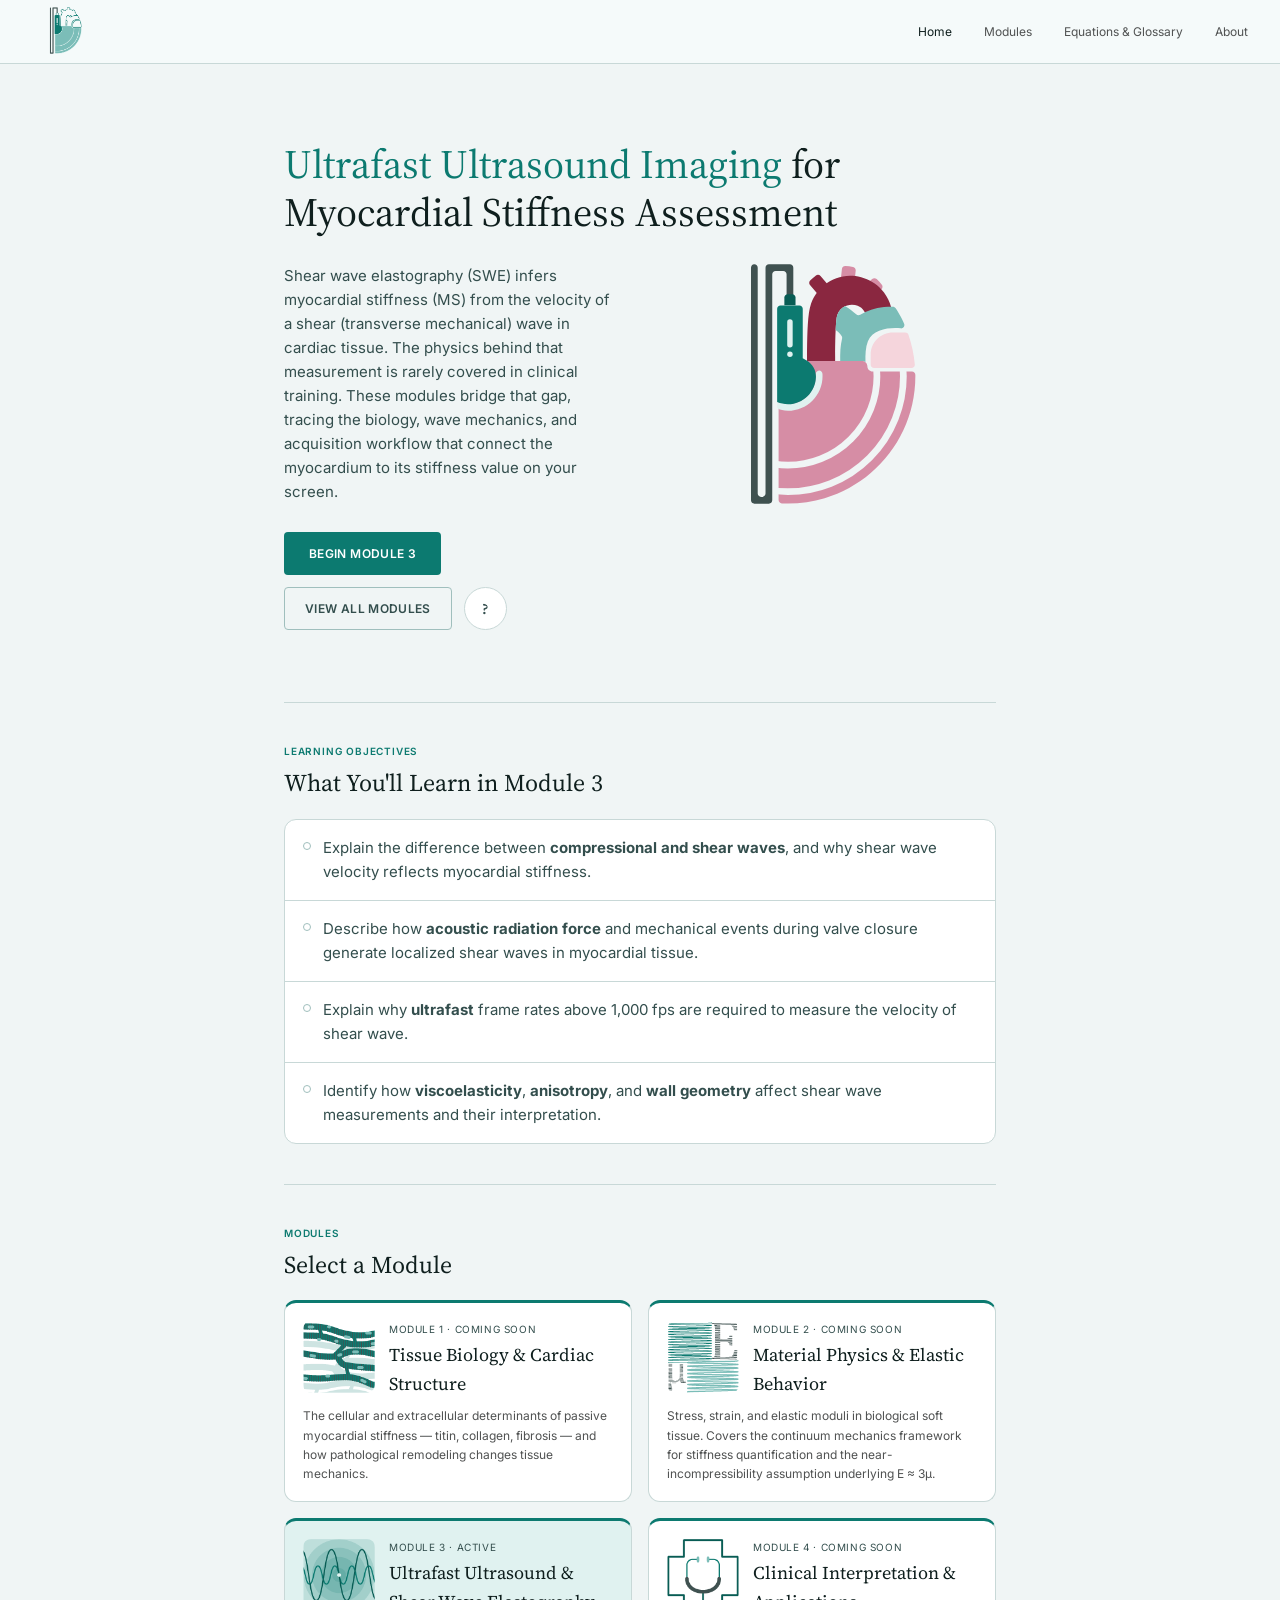
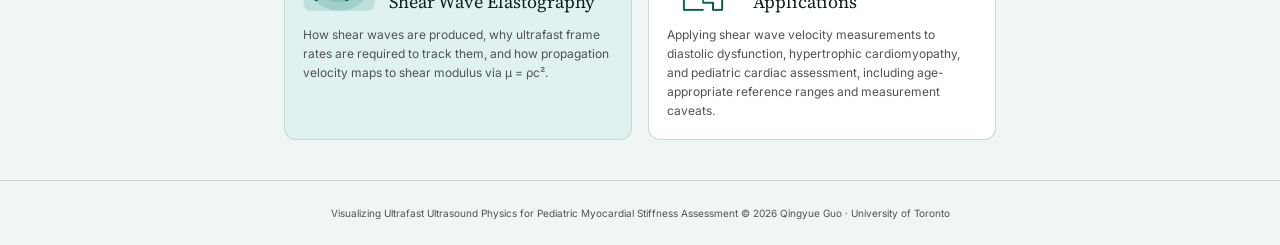
==== index.html @ 63599cf4 "Initial Push Main written content of home page and module 3, completed module 3-1 and home page" ====
<!DOCTYPE html>
<html lang="en">

<head>
  <meta charset="UTF-8">
  <meta name="viewport" content="width=device-width, initial-scale=1.0">
  <title>SWE Learning Module</title>
  <link rel="preconnect" href="https://fonts.googleapis.com">
  <link rel="preconnect" href="https://fonts.gstatic.com" crossorigin>
  <link
    href="https://fonts.googleapis.com/css2?family=Inter:wght@400;500;600;700&family=Source+Serif+4:opsz,wght@8..60,400;8..60,600&display=swap"
    rel="stylesheet">
  <link rel="stylesheet" href="style.css">
  <link rel="icon" type="image/svg+xml" href="mrp-June/images/websiteLogo.png">
</head>

<body>

  <header class="navbar">
    <a href="index.html" class="nav-logo" data-tour="click the logo anytime to jump back to this home page">
      <img src="mrp-June/images/websiteLogo.png" alt="" class="nav-logo-icon">
    </a>
    <nav class="nav-links">
      <a href="index.html" class="active">Home</a>
      <a href="index.html#modules">Modules</a>
      <a href="equationsGlossary.html"
        data-tour="a quick reference of key terms and equations used across the modules">Equations &amp;
        Glossary</a>
      <a href="#">About</a>
    </nav>
  </header>

  <main class="wrap">

    <section class="hero">
      <div class="hero-heading">
        <h1><span class="text-accent">Ultrafast Ultrasound Imaging</span> for Myocardial Stiffness Assessment</h1>
      </div>

      <div class="hero-grid">
        <div class="hero-copy">
          <p class="body-text">Shear wave elastography (SWE) infers myocardial stiffness (MS) from the velocity of a
            shear (transverse mechanical) wave in cardiac tissue. The physics behind that measurement is rarely covered
            in
            clinical training. These modules bridge that gap, tracing the biology, wave mechanics, and acquisition
            workflow that connect the myocardium to its stiffness value on your screen.</p>

          <div class="button-row">
            <a href="module3-1.html" class="btn btn-primary" data-tour="jumps straight into module 3">Begin Module 3</a>
            <a href="index.html#modules" class="btn btn-ghost" data-tour="scrolls down to the full list of modules">View
              All Modules</a>
            <button type="button" class="icon-btn help-btn" id="tutorialToggle" aria-label="How to use this site"
              aria-expanded="false">?</button>
          </div>
        </div>

        <div class="hero-media">
          <div class="hero-figure">
            <svg class="hero-illustration" viewBox="0 250 1000 1000" xmlns="http://www.w3.org/2000/svg" role="img"
              aria-labelledby="heroTitle heroDesc" focusable="false">
              <title id="heroTitle">Heart &amp; Ultrasound</title>
              <desc id="heroDesc">Illustration of a heart with an ultrasound transducer; concentric rings expand outward
                from a point on the left ventricle to represent a propagating shear wave.</desc>
              <defs>
                <mask id="heroMainMask" maskUnits="userSpaceOnUse" x="0" y="0" width="1000" height="1250">
                  <rect x="0" y="0" width="1000" height="1250" fill="#fff" />
                  <g id="waveMaskRings"></g>
                </mask>
              </defs>
              <g id="heartAssembly">
                <g id="aorta">
                  <path
                    d="M477.741,285.62l50.719,59.51-31.48,26.83-50.53-59.288c-3.344-3.924-3.102-9.724.488-13.425,5.33-5.494,11.103-10.555,17.265-15.124,4.22-3.129,10.131-2.502,13.539,1.496Z"
                    fill="#8a2740" />
                  <path
                    d="M659.148,325.316l-51.188,47.256c-4.042,3.732-10.345,3.48-14.076-.563l-21.004-22.759h-.01l-30.077-3.197c-5.47-.581-9.432-5.486-8.852-10.956l7.428-69.966c.547-5.153,4.951-9.032,10.131-8.91,7.525.176,15.749,1.264,22.977,2.657,5.073.977,8.541,5.691,7.996,10.828l-5.45,51.38c-.97,9.141,9.905,14.605,16.66,8.37l37.595-34.701c3.865-3.568,9.816-3.492,13.643.117,5.556,5.24,10.686,10.929,15.334,17.008,3.144,4.112,2.697,9.926-1.106,13.437Z"
                    fill="#d68da5" />
                  <path
                    d="M691.83,409.83c0,6.07-.43,12.04-1.28,17.87l-73.92,7.24c.34-3.65,4.96-47.15-28.42-60.44-11.62-4.62-30.38-4.59-44.17,5.04-10.06,7.04-16.68,19.13-18.23,29.69-3.65,24.84-4.56,77.41-4.59,116.38,0,4.5.01,8.81.02,12.88h-83.64c-.18-37.77.3-106.58,5.52-142.17.66-4.48,1.47-8.85,2.44-13.11.44-2.02.93-4.02,1.46-5.99,14.19-52.41,61.7-91.11,118.39-91.94h.11c10.19.16,21.27,1.38,33.3,4.02,23.47,6.13,44.23,18.92,60.16,36.24.03.03.05.06.08.09,10.86,11.83,19.45,25.76,25.11,41.11,4.96,13.43,7.66,27.94,7.66,43.09Z"
                    fill="#8a2740" />
                </g>
                <g id="PV">
                  <path
                    d="M716.36,441.56c-32.52-3.12-83.04,2.14-97.58,38.46-7.25,18.12-7.75,40.34-7.32,62.06-2.72-2.24-6.2-3.59-9.99-3.59h-65.1c-.371-22.127.172-45.196,5.581-66.434.622-2.442.271-5.023-.947-7.229-2.422-4.385-7.69-11.702-18.233-18.387.69-14.83,1.68-27.95,3.04-37.21,1.55-10.56,8.17-22.65,18.23-29.69,2.31-1.61,4.75-2.95,7.28-4.04,11.632,7.149,22.78,15.007,32.56,24.133,3.27,3.051,8.155,3.58,11.979,1.26,19.827-12.029,43.855-19.817,70.902-22.723,8.55-.92,17.35-1.33,26.33-1.26,3.39.02,6.55,1.75,8.39,4.6,12.59,19.46,18.51,30.48,25.07,46.13,2.95,7.01-2.62,14.65-10.19,13.92Z"
                    fill="#7bbdb8" />
                </g>
                <g id="main" mask="url(#heroMainMask)">
                  <path id="mainShape"
                    d="M759.97,583.97c0,115.35-51.52,218.68-132.8,288.21-39.5,33.8-86.04,59.62-137.11,74.96-34.59,10.4-71.26,15.98-109.24,15.98-6.137,0-12.24-.146-18.306-.438-5.34-.257-9.554-4.627-9.554-9.974v-404.237c0-5.512,4.469-9.981,9.981-9.981h238.529c8.671,0,15.7,7.029,15.7,15.7h0c0,8.671,7.029,15.7,15.7,15.7h117.093c5.488,0,9.923,4.43,9.984,9.918.015,1.386.023,2.774.023,4.162Z"
                    fill="#d68da5" />
                </g>
                <g id="LA">
                  <path
                    d="M636.992,559.89c-5.507,0-9.972-4.465-9.972-9.972v-30.03c0-36.406,29.513-65.918,65.918-65.918h37.099c4.254,0,8.051,2.693,9.434,6.716,9.634,28.012,16.06,57.673,18.874,88.251.538,5.849-4.056,10.902-9.93,10.904-29.864.013-111.424.049-111.424.049Z"
                    fill="#f5d5dc" />
                </g>
              </g>
              <g id="transducer">
                <path
                  d="M380.817,686.875c-6.747,0-12.53-1.222-17.391-2.173l-6.611-1.296c-4.674-.917-8.046-5.014-8.046-9.777v-12.429c9.007,0,15.568,1.94,20.841,3.5,4.11,1.216,7.356,2.176,11.208,2.176,45.715,0,82.907-37.191,82.907-82.907,0-1.968-.069-3.937-.207-5.898-.359-5.108,3.153-9.673,8.193-10.581h0c5.883-1.059,11.342,3.246,11.76,9.208.169,2.419.254,4.845.254,7.27,0,56.743-46.164,102.907-102.907,102.907Z"
                  fill="#e0f2f0" />
                <path
                  d="M324.011,963.361h-43.139c-5.552,0-10.053-4.501-10.053-10.053V261.358c0-5.354,4.038-10.051,9.382-10.372,5.803-.349,10.618,4.254,10.618,9.981v672.409c0,5.514,4.47,9.984,9.984,9.984h3.277c5.514,0,9.984-4.47,9.984-9.984V261.021c0-5.552,4.501-10.053,10.053-10.053h62.574c5.552,0,10.053,4.501,10.053,10.053v88.375c0,5.354-4.038,10.051-9.382,10.372-5.803.349-10.618-4.254-10.618-9.981v-68.835c0-5.514-4.47-9.984-9.984-9.984h-22.712c-5.514,0-9.984,4.47-9.984,9.984v672.356c0,5.552-4.501,10.053-10.053,10.053Z"
                  fill="#3f5150" />
                <path
                  d="M380.03,339.872h13.43c5.465,0,9.902,4.437,9.902,9.902v23.332h-33.235v-23.332c0-5.465,4.437-9.902,9.902-9.902Z"
                  fill="#085c54" />
                <path
                  d="M464.06,584.32c0,.81-.02,1.62-.05,2.43-1.44,44.38-38.15,80.13-82.55,80.46-11.64.08-22.73-2.21-32.81-6.45v-277.55c0-5.45,4.42-9.88,9.88-9.88h56.43c5.46,0,9.88,4.43,9.88,9.88v147.1l11.57,6.68c16.94,9.78,27.73,27.77,27.65,47.33Z"
                  fill="#0c7a70" />
                <rect x="378.626" y="414.66" width="16.237" height="83.787" rx="8.118" ry="8.118" fill="#e0f2f0" />
                <rect x="378.626" y="510.35" width="16.237" height="16.237" rx="8.118" ry="8.118" fill="#e0f2f0" />
              </g>
              <g id="reference">
                <circle cx="380.817" cy="583.968" r="52.426" fill="none" opacity="0" stroke="#e0f2f0"
                  stroke-miterlimit="10" stroke-width="20" />
              </g>
            </svg>
          </div>
        </div>
      </div>
    </section>

    <hr class="divider">

    <section class="learning-objectives">
      <p class="eyebrow">Learning Objectives</p>
      <h2>What You'll Learn in Module 3</h2>
      <div class="panel objectives-panel">
        <div class="objective-item">
          <span class="objective-marker"></span>
          <p class="body-text">Explain the difference between <strong>compressional and shear waves</strong>, and why
            shear wave
            velocity reflects myocardial stiffness.</p>
        </div>
        <div class="objective-item">
          <span class="objective-marker"></span>
          <p class="body-text">Describe how <strong>acoustic radiation force</strong> and mechanical events during valve
            closure generate localized shear waves in myocardial tissue.</p>
        </div>
        <div class="objective-item">
          <span class="objective-marker"></span>
          <p class="body-text">Explain why <strong>ultrafast</strong> frame rates above 1,000 fps are required to
            measure the velocity of shear wave.</p>
        </div>
        <div class="objective-item">
          <span class="objective-marker"></span>
          <p class="body-text">Identify how <strong>viscoelasticity</strong>, <strong>anisotropy</strong>, and
            <strong>wall geometry</strong> affect shear wave
            measurements and their interpretation.</p>
        </div>
      </div>
    </section>

    <hr class="divider">

    <section class="modules" id="modules">
      <p class="eyebrow">Modules</p>
      <h2>Select a Module</h2>
      <div class="module-grid">
        <a href="#" class="module-card">
          <div class="module-card-header">
            <img src="mrp-June/images/moduleIcon1.png" alt="" class="module-icon">
            <div class="module-card-heading">
              <p class="module-label">Module 1 · Coming Soon</p>
              <h3>Tissue Biology &amp; Cardiac Structure</h3>
            </div>
          </div>
          <p class="body-text-sm">The cellular and extracellular determinants of passive myocardial stiffness — titin,
            collagen, fibrosis — and how pathological remodeling changes tissue mechanics.</p>
        </a>
        <a href="#" class="module-card">
          <div class="module-card-header">
            <img src="mrp-June/images/moduleIcon2.png" alt="" class="module-icon">
            <div class="module-card-heading">
              <p class="module-label">Module 2 · Coming Soon</p>
              <h3>Material Physics &amp; Elastic Behavior</h3>
            </div>
          </div>
          <p class="body-text-sm">Stress, strain, and elastic moduli in biological soft tissue. Covers the continuum
            mechanics framework for stiffness quantification and the near-incompressibility assumption underlying E ≈
            3μ.</p>
        </a>
        <a href="module3-1.html" class="module-card active">
          <div class="module-card-header">
            <img src="mrp-June/images/moduleIcon3.png" alt="" class="module-icon">
            <div class="module-card-heading">
              <p class="module-label">Module 3 · Active</p>
              <h3>Ultrafast Ultrasound &amp; Shear Wave Elastography</h3>
            </div>
          </div>
          <p class="body-text-sm">How shear waves are produced, why ultrafast frame rates are required to track them,
            and how propagation velocity maps to shear modulus via μ = ρc².</p>
        </a>
        <a href="#" class="module-card">
          <div class="module-card-header">
            <img src="mrp-June/images/moduleIcon4.png" alt="" class="module-icon">
            <div class="module-card-heading">
              <p class="module-label">Module 4 · Coming Soon</p>
              <h3>Clinical Interpretation &amp; Applications</h3>
            </div>
          </div>
          <p class="body-text-sm">Applying shear wave velocity measurements to diastolic dysfunction, hypertrophic
            cardiomyopathy, and pediatric cardiac assessment, including age-appropriate reference ranges and measurement
            caveats.</p>
        </a>
      </div>
    </section>

  </main>

  <footer class="site-footer">
    <p>Visualizing Ultrafast Ultrasound Physics for Pediatric Myocardial Stiffness Assessment © 2026 Qingyue Guo ·
      University of Toronto</p>
  </footer>

  <div class="tour-overlay" id="tourOverlay" hidden>
    <p class="tour-hint">click anywhere to close this guide</p>
  </div>

  <script src="script.js" defer></script>
</body>

</html>
---- style.css ----
/* =========================================================
   SWE Learning Module — Style Guide (Light Mode)
   ========================================================= */

:root {
  /* Background */
  --bg: #F0F5F5;
  --bg-mid: #F5FAFA;
  --card: #FFFFFF;
  --card-hover: #E8F0EF;

  /* Text */
  --text-1: #0F1F1E;
  --text-2: #505252;
  --text-3: #334E4D;

  /* Teal accent */
  --accent-bg: #E0F2F0;
  --accent-light: #7BBDB8;
  --accent: #0C7A70;
  --accent-dim: #085C54;

  /* Border */
  --border: #C8D8D7;
  --border-hover: #A0BFBD;

  /* Other accents (tbd) */
  --accent-amber: #9B6400;
  --accent-amber-bg: #F5E6C8;
  --accent-violet: #5B4AAF;
  --accent-violet-bg: #E5E0F7;
  --accent-blue: #1D6FA4;
  --accent-blue-bg: #D6E8F5;
  --accent-rose: #A3344A;
  --accent-rose-bg: #F5D5DC;



  /* Fonts */
  --font-heading: 'Source Serif 4', Georgia, serif;
  --font-body: 'Inter', sans-serif;
  --font-equation: 'Cambria Math', Cambria, serif;

  /* Type scale */
  --fs-h1: 40px;
  --fs-h2: 24px;
  --fs-body: 15px;
  --fs-body-sm: 12px;
  --fs-label: 10px;
  --fs-caption: 10px;
  --fs-nav-logo: 13px;
  --fs-button: 12px;
  --fs-formula: 20px;

  /* Layout */
  --nav-height: 64px;
  --drawer-width: 200px;
  --ref-panel-width: 280px;
  --content-max-width: 760px;

  /* Misc */
  --radius-sm: 4px;
  --radius-md: 8px;
  --radius-lg: 12px;
  --transition: 0.2s ease;
}

/* ---------- Reset ---------- */
*,
*::before,
*::after {
  box-sizing: border-box;
  margin: 0;
  padding: 0;
}

html {
  scroll-behavior: smooth;
}

body {
  font-family: var(--font-body);
  font-size: var(--fs-body);
  color: var(--text-2);
  background-color: var(--bg);
  line-height: 1.6;
}

ul,
ol {
  list-style: none;
}

a {
  color: inherit;
  text-decoration: none;
}

button {
  font-family: inherit;
  cursor: pointer;
  background: none;
  border: none;
}

img,
svg,
canvas {
  display: block;
  max-width: 100%;
}

/* ---------- Typography ---------- */
h1,
h2,
h3 {
  font-family: var(--font-heading);
  font-weight: 400;
  color: var(--text-1);
}

h1 {
  font-size: var(--fs-h1);
  line-height: 1.2;
}

h2 {
  font-size: var(--fs-h2);
  line-height: 1.3;
}

.eyebrow {
  font-family: var(--font-body);
  font-size: var(--fs-label);
  font-weight: 600;
  letter-spacing: 0.08em;
  text-transform: uppercase;
  color: var(--accent);
}

.body-text {
  font-size: var(--fs-body);
  color: var(--text-3);
}

.body-text-sm {
  font-size: var(--fs-body-sm);
  color: var(--text-2);
}

.caption {
  font-size: var(--fs-caption);
  color: var(--text-2);
}

.formula {
  font-family: var(--font-equation);
  font-size: var(--fs-formula);
}

.divider {
  border: none;
  border-top: 1px solid var(--border);
  margin: 2.5rem 0;
}

/* ---------- Layout helpers ---------- */
.wrap {
  max-width: var(--content-max-width);
  margin: 0 auto;
  padding: 0 1.5rem;
}

/* =========================================================
   Navbar
   ========================================================= */
.navbar {
  position: sticky;
  top: 0;
  z-index: 300;
  height: var(--nav-height);
  display: flex;
  align-items: center;
  justify-content: space-between;
  padding: 0 2rem;
  background: var(--bg-mid);
  border-bottom: 1px solid var(--border);
}

.nav-logo {
  display: inline-flex;
  align-items: center;
  gap: 0.4em;
  font-family: var(--font-body);
  font-size: var(--fs-nav-logo);
  font-weight: 700;
  letter-spacing: 0.04em;
  color: var(--accent);
}

.nav-logo-icon {
  display: block;
  width: auto;
  height: 81px;
  transition: transform var(--transition);
}

.nav-logo:hover .nav-logo-icon {
  transform: scale(1.08);
}

.nav-links {
  display: flex;
  align-items: center;
  gap: 2rem;
}

.nav-links a {
  font-size: var(--fs-body-sm);
  color: var(--text-2);
  transition: color var(--transition);
}

.nav-links a:hover,
.nav-links a.active {
  color: var(--text-1);
}

/* =========================================================
   Buttons
   ========================================================= */
.btn {
  display: inline-flex;
  align-items: center;
  justify-content: center;
  font-family: var(--font-body);
  font-size: var(--fs-button);
  font-weight: 600;
  letter-spacing: 0.03em;
  text-transform: uppercase;
  border-radius: var(--radius-sm);
  border: 1px solid transparent;
  transition: background var(--transition), color var(--transition), border-color var(--transition);
}

/* Primary button */
.btn-primary {
  padding: 11px 24px;
  background: var(--accent);
  color: #FFFFFF;
}

.btn-primary:hover {
  background: var(--accent-dim);
}

.btn-primary:disabled {
  background: var(--border-hover);
  color: var(--accent-bg);
}

/* Ghost button */
.btn-ghost {
  padding: 11px 20px;
  background: transparent;
  color: var(--text-3);
  border-color: var(--border-hover);
}

.btn-ghost:hover {
  background: var(--card-hover);
  color: var(--text-1);
  border-color: var(--accent-light);
}

.btn-ghost:disabled {
  color: var(--border-hover);
  border-color: var(--border);
}

/* Next section button */
.btn-next {
  padding: 9px 18px;
  background: var(--accent-bg);
  color: var(--accent);
  border-color: var(--accent-light);
}

.btn-next:hover {
  background: #C8E8E4;
  color: var(--accent-dim);
  border-color: var(--accent);
}

.btn-next:disabled {
  background: var(--bg);
  color: var(--border-hover);
  border-color: var(--border);
}

/* Drawer / panel slider buttons (36x36) */
.icon-btn {
  width: 36px;
  height: 36px;
  border-radius: 50%;
  display: flex;
  align-items: center;
  justify-content: center;
  background: var(--card);
  border: 1px solid var(--border);
  color: var(--text-3);
  transition: background var(--transition), border-color var(--transition);
}

.icon-btn:hover {
  background: var(--card-hover);
  border-color: var(--border-hover);
}

.button-row {
  display: flex;
  gap: 0.75rem;
  flex-wrap: wrap;
}

/* =========================================================
   Hero (Home)
   ========================================================= */
.hero {
  padding: 4rem 0 2rem;
}

.hero-heading {
  margin-bottom: 1.75rem;
}

.hero-grid {
  display: flex;
  align-items: flex-start;
  gap: 2.5rem;
}

.hero-copy {
  flex: 1;
  min-width: 0;
}

.hero-media {
  flex: 1;
  min-width: 0;
}

.hero h1 {
  margin: 0.75rem 0 0;
}

.text-accent {
  color: var(--accent);
}

.hero .body-text {
  max-width: 52ch;
  margin-bottom: 1.75rem;
}

.hero-figure {
  margin: 0;
}

/* ---- Hero illustration (heart + wave animation) ---- */
.hero-media {
  cursor: pointer;
}

.hero-illustration {
  display: block;
  width: 100%;
  height: auto;
}

.hero-illustration #main {
  transform-box: fill-box;
  transform-origin: center;
}

.hero-media:hover .hero-illustration #main {
  animation: heroHeartbeat 1.1s ease-in-out infinite;
}

@keyframes heroHeartbeat {
  0% {
    transform: scale(1);
  }

  18% {
    transform: scale(1.015);
  }

  32% {
    transform: scale(1);
  }

  55% {
    transform: scale(1.01);
  }

  72% {
    transform: scale(1);
  }

  100% {
    transform: scale(1);
  }
}

@media (prefers-reduced-motion: reduce) {
  .hero-media:hover .hero-illustration #main {
    animation: none;
  }
}

/* ---- Tutorial help button ----
   Matches the rendered height of .btn-primary/.btn-ghost in the same
   row (11px vertical padding + 1px border + a 12px/1.6 line box =
   43.2px) so the circle lines up with the pill buttons beside it. */
.help-btn {
  font-family: var(--font-heading);
  font-size: 15px;
  font-weight: 600;
  width: 43.2px;
  height: 43.2px;
}

/* =========================================================
   Panel / Block
   ========================================================= */
.panel {
  background: var(--card);
  border: 0.5px solid var(--border);
  border-radius: var(--radius-lg);
  overflow: hidden;
}

.panel-header {
  display: flex;
  align-items: center;
  justify-content: space-between;
  padding: 0.75rem 1.125rem;
  background: var(--bg-mid);
  border-bottom: 1px solid var(--border);
  font-size: var(--fs-label);
  letter-spacing: 0.06em;
  text-transform: uppercase;
  color: var(--text-3);
}

.panel-label {
  font-size: var(--fs-label);
  letter-spacing: 0.06em;
  text-transform: uppercase;
  color: var(--text-3);
}

.panel-tags {
  display: flex;
  gap: 6px;
}

.panel-body {
  padding: 1.125rem;
}

/* =========================================================
   Learning Objectives (Home)
   ========================================================= */
.learning-objectives h2 {
  margin: 0.5rem 0 1.25rem;
}

.objectives-panel {
  display: flex;
  flex-direction: column;
}

.objective-item {
  display: flex;
  align-items: flex-start;
  gap: 0.75rem;
  padding: 1rem 1.125rem;
  border-bottom: 1px solid var(--border);
}

.objective-item:last-child {
  border-bottom: none;
}

.objective-marker {
  flex-shrink: 0;
  width: 8px;
  height: 8px;
  margin-top: 0.4rem;
  border-radius: 50%;
  border: 1.5px solid var(--border-hover);
}

/* =========================================================
   Tags
   ========================================================= */
.tag {
  display: inline-block;
  font-size: var(--fs-label);
  font-weight: 600;
  letter-spacing: 0.04em;
  text-transform: uppercase;
  color: var(--accent);
  background: var(--accent-bg);
  border: 1px solid var(--accent);
  border-radius: 3px;
  padding: 2px 7px;
}

/* =========================================================
   Module cards (Home)
   ========================================================= */
.modules h2 {
  margin: 0.5rem 0 1.25rem;
}

.sections-overview h2 {
  margin: 0.5rem 0 1.25rem;
}

.module-grid {
  display: grid;
  grid-template-columns: repeat(2, 1fr);
  gap: 1rem;
}

.module-card {
  background: var(--card);
  border: 0.5px solid var(--border);
  border-radius: var(--radius-lg);
  border-top: 3px solid var(--accent);
  padding: 1.125rem;
  display: flex;
  flex-direction: column;
  gap: 0.5rem;
  transition: background var(--transition);
}

.module-card:hover {
  background: var(--card-hover);
}

.module-card.active {
  background: var(--accent-bg);
  border-top-color: var(--accent);
}

.module-card.active:hover {
  background: #C8E8E4;
}

.module-card-header {
  display: flex;
  align-items: flex-start;
  gap: 0.875rem;
}

.module-icon {
  flex-shrink: 0;
  width: 72px;
  height: 72px;
  border-radius: var(--radius-md);
  object-fit: contain;
  transition: transform var(--transition);
}

.module-card:hover .module-icon {
  transform: scale(1.08);
}

.module-card-heading {
  display: flex;
  flex-direction: column;
  justify-content: center;
  gap: 0.25rem;
}

.module-label {
  font-size: var(--fs-label);
  letter-spacing: 0.06em;
  text-transform: uppercase;
  color: var(--text-3);
}

.module-card h3 {
  font-family: var(--font-heading);
  font-size: 18px;
  font-weight: 400;
  color: var(--text-1);
}

/* =========================================================
   Footer
   ========================================================= */
.site-footer {
  border-top: 1px solid var(--border);
  padding: 1.5rem 0;
  margin-top: 2.5rem;
}

.site-footer p {
  font-size: var(--fs-caption);
  color: var(--text-2);
  text-align: center;
}

/* =========================================================
   Module page layout
   ========================================================= */
.module-layout {
  display: flex;
  align-items: flex-start;
}

/* ---- Left navigation drawer ---- */
.nav-drawer {
  position: sticky;
  top: var(--nav-height);
  height: calc(100vh - var(--nav-height));
  width: var(--drawer-width);
  flex-shrink: 0;
  border-right: 1px solid var(--border);
  background: var(--bg-mid);
  overflow-y: auto;
  transition: width var(--transition);
}

.nav-drawer.closed {
  width: 0;
  overflow: hidden;
  border-right: none;
}

/* Toggle button lives outside the drawer so it is never clipped by
   the drawer's overflow:hidden when collapsed. */
.drawer-toggle {
  position: fixed;
  top: calc(var(--nav-height) + 1rem);
  left: calc(var(--drawer-width) - 18px);
  z-index: 296;
  transition: left var(--transition);
}

.drawer-toggle.collapsed {
  left: 6px;
}

/* Tooltip on the collapsed toggle buttons: a small floating label
   naming what's inside, not the content itself — so it can't conflict
   with open/close state the way expanding the real drawer/panel did.
   Pure CSS, no JS: it only ever shows/hides on :hover/:focus-visible
   and never touches the .closed class. No need to set position here —
   both .drawer-toggle and .ref-toggle are already position:fixed,
   which already establishes a containing block for the ::after below;
   redeclaring position at equal specificity would just be a coin-flip
   in the cascade over which rule wins. */
.nav-drawer.closed [data-tooltip]::after,
.ref-panel.closed [data-tooltip]::after {
  content: attr(data-tooltip);
  position: absolute;
  top: 50%;
  transform: translateY(-50%);
  white-space: nowrap;
  padding: 6px 12px;
  border-radius: 999px;
  background: rgba(15, 31, 30, 0.9);
  color: #fff;
  font-size: var(--fs-caption);
  font-weight: 600;
  opacity: 0;
  visibility: hidden;
  transition: opacity var(--transition);
  pointer-events: none;
  z-index: 297;
}

.nav-drawer.closed [data-tooltip]::after {
  left: calc(100% + 10px);
}

.ref-panel.closed [data-tooltip]::after {
  right: calc(100% + 10px);
}

.nav-drawer.closed [data-tooltip]:hover::after,
.nav-drawer.closed [data-tooltip]:focus-visible::after,
.ref-panel.closed [data-tooltip]:hover::after,
.ref-panel.closed [data-tooltip]:focus-visible::after {
  opacity: 1;
  visibility: visible;
}

.drawer-nav {
  padding: 1.5rem 1.25rem;
  white-space: nowrap;
}

.drawer-title {
  font-size: var(--fs-label);
  letter-spacing: 0.08em;
  text-transform: uppercase;
  color: var(--text-3);
  margin-bottom: 0.75rem;
}

.drawer-nav ul {
  display: flex;
  flex-direction: column;
  gap: 0.25rem;
}

.drawer-nav li a {
  display: flex;
  align-items: flex-start;
  gap: 0.6rem;
  padding: 0.6rem 0.5rem;
  font-size: var(--fs-body-sm);
  color: var(--text-2);
  line-height: 1.4;
  white-space: normal;
  border-radius: var(--radius-sm);
  transition: background var(--transition), color var(--transition);
}

.drawer-nav li a:hover {
  background: var(--card-hover);
}

.drawer-nav li a.active {
  color: var(--accent);
  font-weight: 600;
}

.drawer-bullet {
  width: 8px;
  height: 8px;
  margin-top: 0.3em;
  border-radius: 50%;
  border: 1.5px solid var(--border-hover);
  flex-shrink: 0;
}

.drawer-nav li a.active .drawer-bullet {
  background: var(--accent);
  border-color: var(--accent);
}

/* ---- Main content ---- */
.module-main {
  flex: 1;
  min-width: 0;
  padding: 2.5rem 3rem;
}

/* ---- Module-wide introduction (module3-1.html only) ---- */
.module-intro {
  padding-bottom: 2rem;
  margin-bottom: 2.5rem;
  border-bottom: 1px solid var(--border);
}

.module-intro h1 {
  margin: 0.75rem 0 1rem;
}

.module-intro .body-text {
  max-width: 62ch;
}

.sections-panel {
  margin-top: 1.5rem;
  max-width: 420px;
}

.section-list li {
  border-bottom: 1px solid var(--border);
}

.section-list li:last-child {
  border-bottom: none;
}

.section-list-link {
  display: flex;
  align-items: center;
  gap: 0.6rem;
  padding: 0.75rem 1.125rem;
  font-size: var(--fs-body-sm);
  color: var(--text-2);
  transition: background var(--transition), color var(--transition);
}

.section-list-link:hover {
  background: var(--card-hover);
  color: var(--text-1);
}

.bullet {
  width: 8px;
  height: 8px;
  border-radius: 50%;
  border: 1.5px solid var(--border-hover);
  flex-shrink: 0;
}

.module-section {
  padding-bottom: 1.5rem;
}

.module-section h2 {
  margin: 0.5rem 0 1rem;
}

.module-section .body-text {
  margin-bottom: 1rem;
}

.interactive-panel {
  margin: 1.5rem 0;
}

.interactive-panel .panel-body {
  min-height: 160px;
}

/* =========================================================
   Wave Types Interactive (module 3-1)
   ========================================================= */
.wave-row {
  margin-bottom: 1rem;
}

.wave-row-header {
  display: flex;
  align-items: baseline;
  justify-content: space-between;
  margin-bottom: 0.4rem;
}

.wave-row-label {
  font-size: var(--fs-body-sm);
  font-weight: 600;
}

.wave-row-speed {
  font-family: var(--font-equation);
  font-size: var(--fs-body-sm);
  color: var(--text-2);
}

/* A plain HTML row instead of on-canvas text/arrow — it sits above the
   dot grid entirely, so it's never competing for space or contrast
   with the animated dots. */
.wave-propagation-note {
  display: flex;
  align-items: center;
  gap: 0.6rem;
  margin-bottom: 0.4rem;
  font-size: var(--fs-caption);
  color: var(--text-2);
  white-space: nowrap;
}

.wave-propagation-arrow {
  flex: 1;
  min-width: 24px;
  height: 2px;
  background: var(--accent-bg);
  position: relative;
}

.wave-propagation-arrow::after {
  content: '';
  position: absolute;
  right: -1px;
  top: 50%;
  transform: translateY(-50%);
  border: 5px solid transparent;
  border-right: 0;
  border-left: 6px solid var(--accent-bg);
}

.wave-row[data-wave="compressional"] .wave-propagation-arrow {
  background: var(--accent-violet-bg);
}

.wave-row[data-wave="compressional"] .wave-propagation-arrow::after {
  border-left-color: var(--accent-violet-bg);
}

.wave-canvas {
  width: 100%;
  height: 140px;
  border-radius: var(--radius-md);
  border: 0.5px solid var(--border);
}

.wave-canvas-caption {
  font-size: var(--fs-caption);
  color: var(--text-2);
  margin-top: 0.5rem;
}

.wave-controls {
  display: flex;
  align-items: center;
  gap: 1rem;
  margin-top: 1.25rem;
  padding-top: 1rem;
  border-top: 1px solid var(--border);
}

.wave-play-toggle {
  flex-shrink: 0;
  font-size: 11px;
  letter-spacing: 0.02em;
}

.wave-slider-group {
  flex: 1;
  min-width: 0;
}

.wave-slider-labels {
  display: flex;
  align-items: baseline;
  justify-content: space-between;
  font-size: var(--fs-body-sm);
  color: var(--text-3);
  margin-bottom: 0.4rem;
}

.wave-slider-labels span:last-child {
  font-weight: 600;
}

/* Soft/medium/stiff each get their own color so the label's color
   itself hints at where the slider sits, not just its text. Medium is
   a literal blend of the soft and stiff colors — a midpoint, not a
   separate palette color — so it stays visually "between" as the
   slider moves. */
#stiffnessValueLabel[data-level="soft"] {
  color: var(--accent);
}

#stiffnessValueLabel[data-level="medium"] {
  color: color-mix(in srgb, var(--accent), var(--accent-amber));
}

#stiffnessValueLabel[data-level="stiff"] {
  color: var(--accent-amber);
}

/* Slider — 3px track, 13px thumb, 15% accent ring on hover/focus,
   per the style guide's SLIDER spec. */
.wave-slider {
  -webkit-appearance: none;
  appearance: none;
  display: block;
  width: 100%;
  height: 3px;
  background: var(--border);
  border-radius: 2px;
}

.wave-slider::-webkit-slider-thumb {
  -webkit-appearance: none;
  width: 13px;
  height: 13px;
  border-radius: 50%;
  background: var(--accent);
  box-shadow: 0 0 0 0 rgba(12, 122, 112, 0.15);
  transition: box-shadow var(--transition);
  cursor: pointer;
}

.wave-slider:hover::-webkit-slider-thumb,
.wave-slider:focus-visible::-webkit-slider-thumb {
  box-shadow: 0 0 0 3px rgba(12, 122, 112, 0.15);
}

.wave-slider::-moz-range-thumb {
  width: 13px;
  height: 13px;
  border-radius: 50%;
  border: none;
  background: var(--accent);
  box-shadow: 0 0 0 0 rgba(12, 122, 112, 0.15);
  transition: box-shadow var(--transition);
  cursor: pointer;
}

.wave-slider:hover::-moz-range-thumb,
.wave-slider:focus-visible::-moz-range-thumb {
  box-shadow: 0 0 0 3px rgba(12, 122, 112, 0.15);
}

.wave-slider::-moz-range-track {
  height: 3px;
  background: var(--border);
  border-radius: 2px;
}

.wave-slider-endpoints {
  display: flex;
  justify-content: space-between;
  font-size: var(--fs-caption);
  color: var(--text-2);
  margin-top: 0.35rem;
}

.wave-note {
  font-size: var(--fs-caption);
  color: var(--text-2);
  margin-top: 0.85rem;
}

@media (max-width: 520px) {
  .wave-controls {
    flex-direction: column;
    align-items: stretch;
  }
}

/* ---- Section nav (back to top / next section) ---- */
.section-nav {
  display: flex;
  align-items: center;
  justify-content: space-between;
  margin-top: 1.5rem;
}

/* ---- Right reference panel ---- */
.ref-panel {
  position: sticky;
  top: var(--nav-height);
  height: calc(100vh - var(--nav-height));
  width: var(--ref-panel-width);
  flex-shrink: 0;
  border-left: 1px solid var(--border);
  background: var(--bg-mid);
  overflow-y: auto;
  transition: width var(--transition);
}

.ref-panel.closed {
  width: 0;
  overflow: hidden;
  border-left: none;
}

/* Toggle button lives outside the panel so it is never clipped by
   the panel's overflow:hidden when collapsed. */
.ref-toggle {
  position: fixed;
  top: calc(var(--nav-height) + 1rem);
  right: calc(var(--ref-panel-width) - 18px);
  z-index: 296;
  transition: right var(--transition);
}

.ref-toggle.collapsed {
  right: 6px;
}

.ref-tabs {
  position: sticky;
  top: 0;
  z-index: 2;
  display: flex;
  background: var(--bg-mid);
  border-bottom: 1px solid var(--border);
}

.ref-tab {
  flex: 1;
  padding: 0.75rem 0.5rem;
  font-size: var(--fs-label);
  letter-spacing: 0.04em;
  text-transform: uppercase;
  color: var(--text-3);
  border-bottom: 2px solid transparent;
  white-space: nowrap;
  transition: color var(--transition), border-color var(--transition);
}

.ref-tab:hover {
  color: var(--text-1);
}

.ref-tab.active {
  color: var(--accent);
  border-bottom-color: var(--accent);
}

.ref-panel-content {
  padding: 1.25rem;
}

/* =========================================================
   Callout boxes
   ========================================================= */
.callout {
  border-left: 2px solid var(--accent);
  background: var(--accent-bg);
  border-radius: 0 var(--radius-md) var(--radius-md) 0;
  padding: 14px 18px;
  display: flex;
  flex-direction: column;
  gap: 5px;
  margin: 1.5rem 0;
}

.callout-label {
  font-size: var(--fs-label);
  font-weight: 600;
  letter-spacing: 0.06em;
  text-transform: uppercase;
  color: var(--accent);
}

.callout-text {
  font-size: var(--fs-body);
  color: var(--text-3);
}

.callout-highlight {
  border-left-color: var(--accent-amber);
  background: var(--accent-amber-bg);
}

.callout-highlight .callout-label {
  color: var(--accent-amber);
}

.callout-notes {
  border-left-color: var(--accent-violet);
  background: var(--accent-violet-bg);
}

.callout-notes .callout-label {
  color: var(--accent-violet);
}

/* =========================================================
   Module content: subsection headings
   ========================================================= */
.module-section .intro-text {
  padding-bottom: 1.5rem;
  margin-bottom: 0.5rem;
  border-bottom: 1px solid var(--border);
}

.module-section h3 {
  font-size: 19px;
  margin: 2.25rem 0 0.75rem;
}

.module-section h4 {
  font-family: var(--font-body);
  font-weight: 600;
  font-size: var(--fs-body);
  color: var(--text-1);
  margin: 1.75rem 0 0.5rem;
}

/* =========================================================
   Figure / image placeholders
   ========================================================= */
.figure-placeholder {
  display: flex;
  flex-direction: column;
  align-items: center;
  justify-content: center;
  gap: 0.5rem;
  min-height: 160px;
  margin: 1.5rem 0;
  padding: 1.25rem;
  border: 1px dashed var(--border-hover);
  border-radius: var(--radius-md);
  background: var(--bg-mid);
  text-align: center;
}

.figure-placeholder.has-image {
  border-style: solid;
}

.figure-placeholder.has-image .figure-caption {
  align-self: stretch;
  max-width: none;
  text-align: left;
}

.figure-caption-label {
  color: var(--text-1);
}

.figure-image {
  width: 100%;
  max-width: 640px;
  height: auto;
  display: block;
}

.figure-label {
  font-size: var(--fs-label);
  letter-spacing: 0.06em;
  text-transform: uppercase;
  color: var(--text-3);
}

.figure-caption {
  font-size: var(--fs-body-sm);
  color: var(--text-2);
  max-width: 52ch;
}

/* =========================================================
   Formula display block
   ========================================================= */
.formula-block {
  margin: 1.25rem 0;
  padding: 0.75rem 0;
  text-align: center;
}

/* =========================================================
   Comparison table (summary callouts)
   ========================================================= */
.compare-table {
  width: 100%;
  border-collapse: collapse;
  margin-top: 0.5rem;
}

.compare-table th,
.compare-table td {
  text-align: left;
  font-size: var(--fs-body-sm);
  color: var(--text-3);
  padding: 0.6rem 0.75rem;
  border-bottom: 1px solid var(--border);
  vertical-align: top;
}

.compare-table th {
  color: var(--text-1);
  font-weight: 600;
  white-space: nowrap;
}

/* =========================================================
   Reference panel: equations & glossary
   ========================================================= */
.eq-item {
  margin-bottom: 1.25rem;
}

.eq-item:last-child {
  margin-bottom: 0;
}

.eq-name {
  font-size: var(--fs-body-sm);
  font-weight: 600;
  color: var(--text-1);
  margin-bottom: 0.35rem;
}

.eq-formula {
  font-family: var(--font-equation);
  font-size: var(--fs-formula);
  color: var(--accent-dim);
  margin-bottom: 0.35rem;
}

.eq-note {
  font-size: var(--fs-caption);
  color: var(--text-2);
}

.glossary-item {
  margin-bottom: 1rem;
}

.glossary-item:last-child {
  margin-bottom: 0;
}

.glossary-term {
  font-size: var(--fs-body-sm);
  font-weight: 600;
  color: var(--text-1);
  margin-bottom: 0.25rem;
}

.glossary-def {
  font-size: var(--fs-body-sm);
  color: var(--text-2);
}

.sources-note {
  font-size: var(--fs-body-sm);
  color: var(--text-2);
  font-style: italic;
}

/* =========================================================
   Drawer/panel backdrops (mobile overlay only)
   ========================================================= */
.nav-backdrop,
.ref-backdrop {
  display: none;
}

/* =========================================================
   Guided tour overlay (home page tutorial)
   ========================================================= */
.tour-overlay {
  position: fixed;
  inset: 0;
  background: rgba(6, 14, 13, 0.72);
  z-index: 400;
  cursor: pointer;
}

.tour-overlay[hidden] {
  display: none;
}

body.tour-active [data-tour] {
  position: relative;
  z-index: 401;
  border-radius: var(--radius-md);
  box-shadow: 0 0 0 4px rgba(255, 255, 255, 0.85), 0 0 24px rgba(255, 255, 255, 0.35);
}

/* Elements that are normally transparent (the ghost button, the plain
   nav links) get lifted above the overlay along with everything else
   in [data-tour], but with nothing opaque of their own, their
   "transparent" background reveals the dark overlay sitting right
   behind them instead of the light page underneath — the framed area
   ends up looking just as masked as everywhere else. Giving them an
   opaque backer while spotlighted makes the whole framed box read as
   truly unmasked, not just the text drawn on top of it. */
body.tour-active .btn-ghost[data-tour],
body.tour-active .navbar [data-tour] {
  background: var(--card);
}

/* .navbar's `position: sticky` makes it a stacking context in
   practice (browsers do this even at z-index: auto, despite the
   spec's on-paper wording), which traps its children below the
   overlay even when they're given z-index: 401 — a child's z-index
   only competes within its own stacking context, so the spotlighted
   nav-logo/nav-link would render *through* the overlay (dim, muted)
   instead of above it. Lifting the whole navbar's z-index above the
   overlay "fixes" that but un-dims the entire header bar along with
   it, not just the two spotlighted items. Dropping position to static
   removes the stacking context outright (z-index only affects
   positioned elements), so the navbar stays under the overlay by
   normal DOM order like the rest of the page, while each spotlighted
   child's own z-index: 401 now competes directly against the overlay
   at the root level and wins. Sticky scrolling is paused for the
   handful of seconds the tour is open, which is an acceptable trade. */
body.tour-active .navbar {
  position: static;
}

/* The hero button row and the module grid can wrap their items onto a
   new line at narrow widths. Reserve room below each item for its
   label there so a wrapped item doesn't land on top of the previous
   item's label. (Not applied navbar-wide: the navbar never wraps, and
   its items are vertically centered, where a bottom margin would just
   push them upward out of view.) */
body.tour-active .button-row [data-tour],
body.tour-active .module-grid [data-tour] {
  margin-bottom: 4.5rem;
}

body.tour-active [data-tour]::after {
  content: attr(data-tour);
  position: absolute;
  /* Sized to the spotlighted element's own box (not a fixed max-content
     width) so neighboring labels wrap within their own column instead
     of spilling into each other — elements never overlap, so their
     same-width labels can't either. */
  left: 0;
  right: 0;
  top: calc(100% + 12px);
  color: #ffffff;
  font-size: var(--fs-body-sm);
  font-weight: 600;
  line-height: 1.4;
  text-align: center;
  text-transform: lowercase;
  text-shadow: 0 1px 5px rgba(0, 0, 0, 0.7);
  pointer-events: none;
  z-index: 402;
}

/* The logo is much narrower than its label — anchor the label to the
   logo's left edge and let it grow rightward (into the empty space
   before the next nav item) instead of being squeezed to ~30px wide. */
body.tour-active .nav-logo[data-tour]::after {
  left: 0;
  right: auto;
  width: max-content;
  max-width: 220px;
  text-align: left;
}

/* A solid pill (not just shadowed text) so the hint stays legible no
   matter what page content happens to scroll underneath it — plain
   text here would sit on top of and overlap whatever's behind it. */
.tour-hint {
  position: fixed;
  left: 50%;
  bottom: 28px;
  transform: translateX(-50%);
  z-index: 403;
  padding: 10px 20px;
  border-radius: 999px;
  background: rgba(15, 31, 30, 0.9);
  box-shadow: 0 4px 16px rgba(0, 0, 0, 0.35);
  color: #ffffff;
  font-size: var(--fs-body-sm);
  font-weight: 600;
  letter-spacing: 0.02em;
  white-space: nowrap;
  pointer-events: none;
}

/* =========================================================
   Responsive
   ========================================================= */
@media (max-width: 1100px) {
  .module-main {
    padding: 2rem 2.5rem;
  }
}

@media (max-width: 900px) {
  .hero-grid {
    flex-direction: column;
    align-items: stretch;
  }

  /* Let body-text, the hero image, and the button row reorder as
     siblings (paragraph, then image, then buttons) instead of the
     desktop grouping where the image is a separate column. */
  .hero-copy {
    display: contents;
  }

  .hero-copy .body-text {
    max-width: none;
    order: 1;
  }

  .hero-media {
    order: 2;
    max-width: 40%;
    margin: 0 auto;
  }

  .button-row {
    order: 3;
  }

  .nav-drawer {
    position: fixed;
    top: var(--nav-height);
    left: 0;
    bottom: 0;
    height: auto;
    z-index: 295;
    width: min(var(--drawer-width), 85vw);
    box-shadow: 12px 0 32px rgba(15, 31, 30, 0.18);
  }

  .nav-drawer.closed {
    width: 0;
    box-shadow: none;
  }

  .drawer-toggle {
    left: calc(min(var(--drawer-width), 85vw) - 18px);
  }

  .ref-panel {
    position: fixed;
    top: var(--nav-height);
    right: 0;
    bottom: 0;
    height: auto;
    z-index: 295;
    width: min(var(--ref-panel-width), 85vw);
    box-shadow: -12px 0 32px rgba(15, 31, 30, 0.18);
  }

  .ref-panel.closed {
    width: 0;
    box-shadow: none;
  }

  .ref-toggle {
    right: calc(min(var(--ref-panel-width), 85vw) - 18px);
  }

  .nav-backdrop,
  .ref-backdrop {
    display: block;
    position: fixed;
    top: var(--nav-height);
    right: 0;
    bottom: 0;
    left: 0;
    background: rgba(15, 31, 30, 0.45);
    z-index: 292;
    opacity: 0;
    visibility: hidden;
    transition: opacity var(--transition);
  }

  .nav-backdrop.visible,
  .ref-backdrop.visible {
    opacity: 1;
    visibility: visible;
  }
}

@media (max-width: 800px) {
  .module-grid {
    grid-template-columns: repeat(2, 1fr);
  }

  :root {
    --fs-h1: 32px;
  }
}

@media (max-width: 520px) {
  .module-grid {
    grid-template-columns: 1fr;
  }

  .nav-links {
    display: none;
  }
}
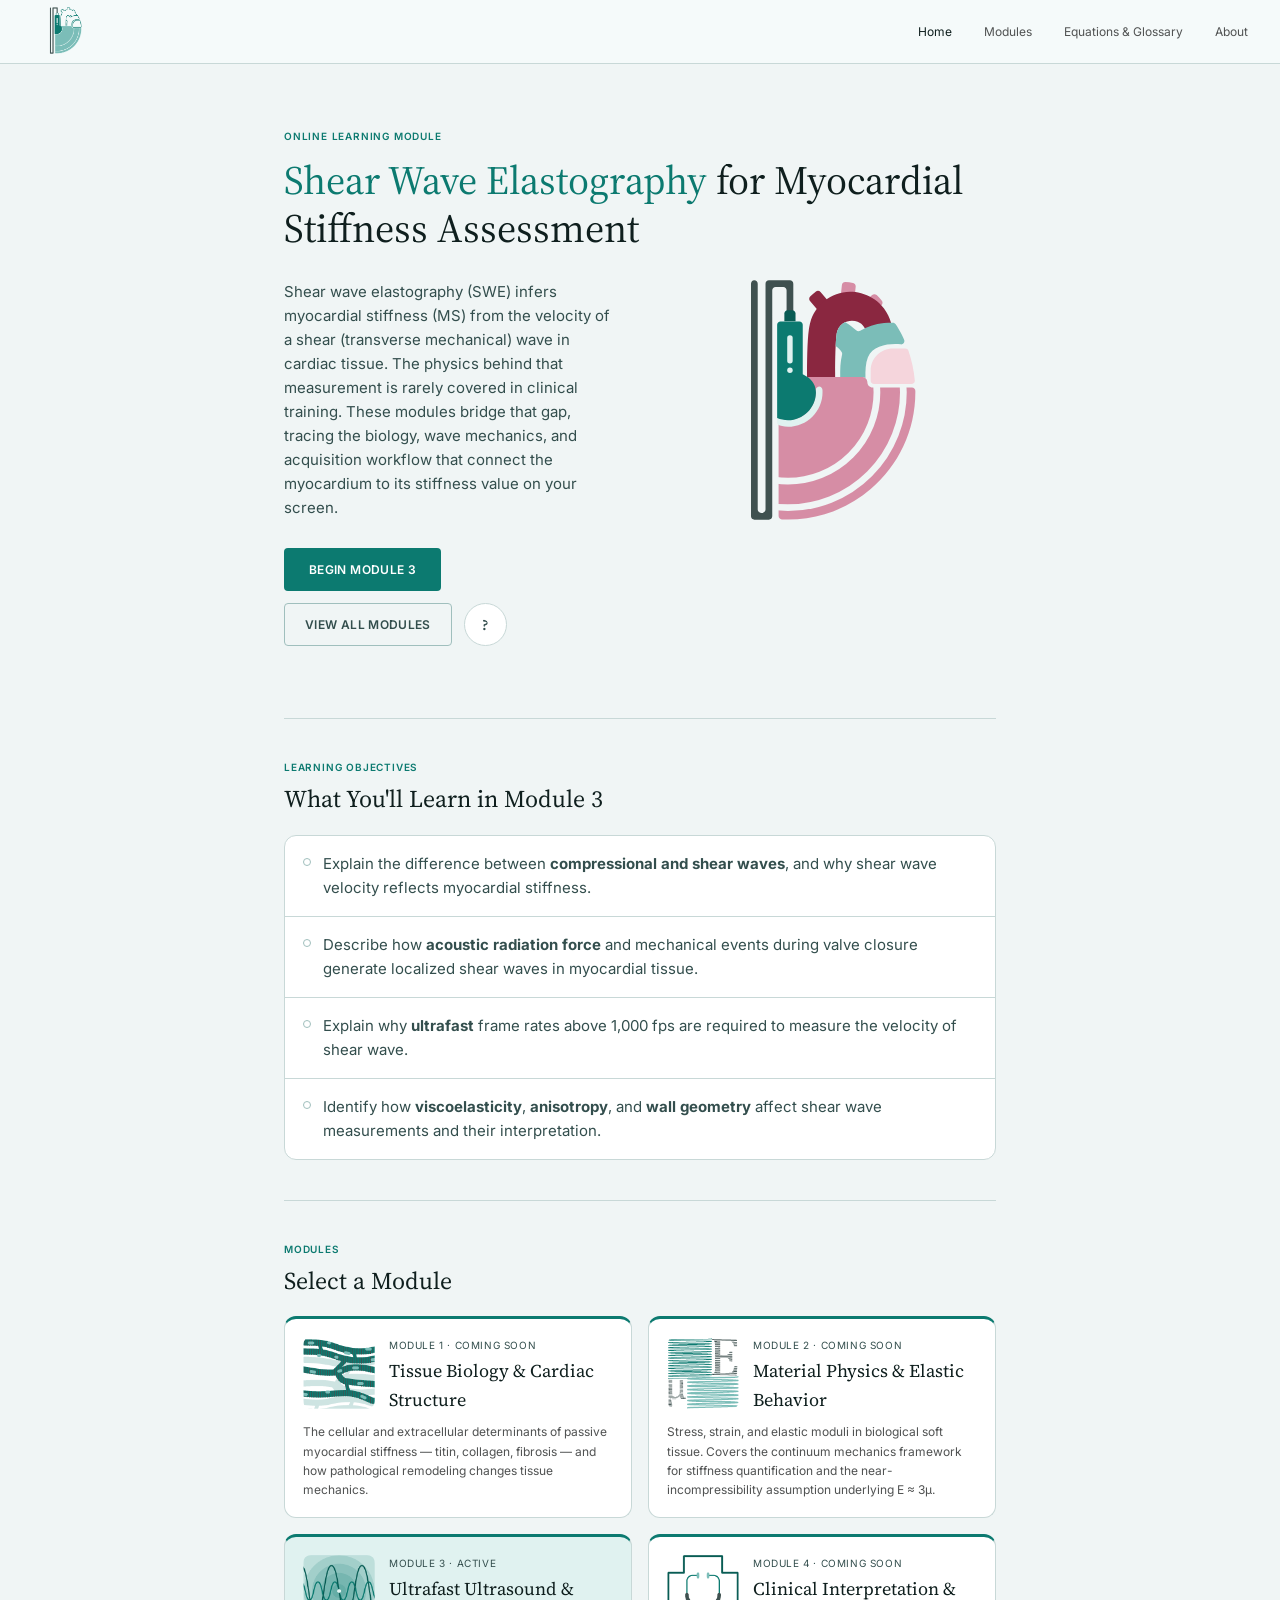
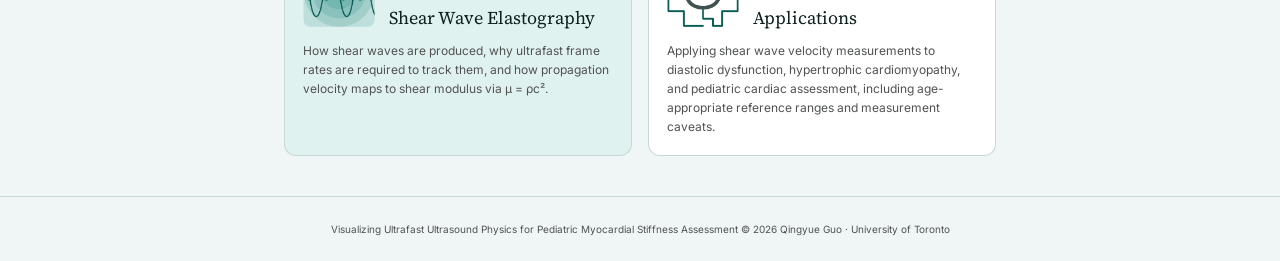
==== commit 3b2115bd: "updated module 3-2 to module 3-4 - added visuals to 3-2, 3-3, and 3-4 - fixed minor problems" ====
--- a/index.html
+++ b/index.html
@@ -33,8 +33,9 @@
   <main class="wrap">
 
     <section class="hero">
+      <p class="eyebrow">Online Learning Module</p>
       <div class="hero-heading">
-        <h1><span class="text-accent">Ultrafast Ultrasound Imaging</span> for Myocardial Stiffness Assessment</h1>
+        <h1><span class="text-accent">Shear Wave Elastography</span> for Myocardial Stiffness Assessment</h1>
       </div>
 
       <div class="hero-grid">
--- a/style.css
+++ b/style.css
@@ -48,9 +48,9 @@
   --fs-body-sm: 12px;
   --fs-label: 10px;
   --fs-caption: 10px;
-  --fs-nav-logo: 13px;
+  --fs-nav-logo: 12px;
   --fs-button: 12px;
-  --fs-formula: 20px;
+  --fs-formula: 18px;
 
   /* Layout */
   --nav-height: 64px;
@@ -924,7 +924,7 @@
 
 .wave-play-toggle {
   flex-shrink: 0;
-  font-size: 11px;
+  font-size: var(--fs-body-sm);
   letter-spacing: 0.02em;
 }
 
@@ -1031,6 +1031,365 @@
   .wave-controls {
     flex-direction: column;
     align-items: stretch;
+  }
+}
+
+/* =========================================================
+   ARF Push Pulse Interactive (module 3-2)
+   Layer reveal order: beam (top-down clip) -> focal zone
+   (fade/scale) -> displacement dot (pop) -> shear-wave pulse. xyz
+   axis, medium and probe are static. The tissue's funnel-shaped
+   cutout mask (see #arf-mask in the SVG) is clipped to the same
+   growing rect as the beam, so it only opens where the beam has
+   actually reached. The shear-wave arms are driven entirely from
+   script.js (initArfInteractive): the "hump" (particle displacement)
+   and its leading arrow are repositioned every frame so they travel
+   outward from the dot to the tissue edge, then settle back to a
+   flat line — reused for both the intro pulse and every click.
+   ========================================================= */
+.arf-interactive {
+  padding-top: 0.875rem;
+}
+
+.arf-stage {
+  position: relative;
+  border-radius: var(--radius-md);
+  border: 0.5px solid var(--border);
+  overflow: hidden;
+}
+
+.arf-svg {
+  display: block;
+  width: 100%;
+  height: auto;
+}
+
+.arf-hit-area {
+  cursor: pointer;
+}
+
+.arf-annotations {
+  pointer-events: none;
+}
+
+.arf-label {
+  font-family: var(--font-body);
+  font-size: var(--fs-h2);
+  font-weight: 600;
+}
+
+.arf-label-neutral {
+  fill: #3f5150;
+}
+
+.arf-label-blue {
+  fill: #1d6fa4;
+}
+
+.arf-label-accent {
+  fill: #0c7a70;
+}
+
+.arf-leader {
+  fill: none;
+  stroke: #3f5150;
+  stroke-width: 2.5;
+  stroke-dasharray: 18 14;
+}
+
+.arf-leader-blue {
+  stroke: #1d6fa4;
+}
+
+.arf-leader-accent {
+  stroke: #0c7a70;
+}
+
+.arf-leader-dot {
+  fill: #3f5150;
+}
+
+.arf-leader-dot-blue {
+  fill: #1d6fa4;
+}
+
+.arf-leader-dot-neutral {
+  fill: #3f5150;
+}
+
+.arf-leader-dot-accent {
+  fill: #0c7a70;
+}
+
+/* ---- Base (hidden) state for the animated layers ---- */
+.arf-svg #arfBeamRevealRect {
+  height: 0;
+}
+
+.arf-svg #focalZone {
+  opacity: 0;
+  transform: scale(0.55);
+  transform-box: fill-box;
+  transform-origin: center;
+}
+
+.arf-svg #dot {
+  opacity: 0;
+  transform: scale(0);
+  transform-box: fill-box;
+  transform-origin: center;
+}
+
+.arf-label-group.arf-label-beam,
+.arf-label-group.arf-label-focal,
+.arf-label-group.arf-label-shear {
+  opacity: 0;
+}
+
+/* ---- Playing state: staggered reveal ---- */
+.arf-stage.playing .arf-svg #arfBeamRevealRect {
+  animation: arfBeamReveal 1.1s cubic-bezier(0.4, 0, 0.2, 1) forwards;
+}
+
+.arf-stage.playing .arf-svg #focalZone {
+  animation: arfFadeScaleIn 0.5s ease-out 1.05s forwards;
+}
+
+.arf-stage.playing .arf-svg #dot {
+  animation: arfDotPop 0.45s cubic-bezier(0.34, 1.56, 0.64, 1) 1.5s forwards;
+}
+
+.arf-stage.playing .arf-label-group.arf-label-beam {
+  animation: arfFadeIn 0.4s ease-out 1.15s forwards;
+}
+
+.arf-stage.playing .arf-label-group.arf-label-focal {
+  animation: arfFadeIn 0.4s ease-out 1.55s forwards;
+}
+
+/* The shear-wave pulse timing is dynamic (JS-driven, replayable per
+   click), so its label fades in via inline style from script.js
+   rather than a fixed animation-delay. */
+
+/* ---- Reduced motion: show the end state instantly, no click pulses ---- */
+.arf-stage.playing.no-motion .arf-svg #arfBeamRevealRect,
+.arf-stage.playing.no-motion .arf-svg #focalZone,
+.arf-stage.playing.no-motion .arf-svg #dot,
+.arf-stage.playing.no-motion .arf-label-group.arf-label-beam,
+.arf-stage.playing.no-motion .arf-label-group.arf-label-focal {
+  animation: none;
+}
+
+.arf-stage.playing.no-motion .arf-svg #arfBeamRevealRect {
+  height: 1080.83px;
+}
+
+.arf-stage.playing.no-motion .arf-svg #focalZone {
+  opacity: 1;
+  transform: scale(1);
+}
+
+.arf-stage.playing.no-motion .arf-svg #dot {
+  opacity: 1;
+  transform: scale(1);
+}
+
+.arf-stage.playing.no-motion .arf-label-group.arf-label-beam,
+.arf-stage.playing.no-motion .arf-label-group.arf-label-focal {
+  opacity: 1;
+}
+
+@keyframes arfBeamReveal {
+  to {
+    height: 1080.83px;
+  }
+}
+
+@keyframes arfFadeScaleIn {
+  to {
+    opacity: 1;
+    transform: scale(1);
+  }
+}
+
+@keyframes arfDotPop {
+  0% {
+    opacity: 0;
+    transform: scale(0);
+  }
+
+  70% {
+    opacity: 1;
+    transform: scale(1.25);
+  }
+
+  100% {
+    opacity: 1;
+    transform: scale(1);
+  }
+}
+
+@keyframes arfFadeIn {
+  to {
+    opacity: 1;
+  }
+}
+
+/* ---- Controls row ---- */
+.arf-controls {
+  display: flex;
+  align-items: center;
+  gap: 0.875rem;
+  margin-top: 1.25rem;
+  padding-top: 1rem;
+  border-top: 1px solid var(--border);
+}
+
+.arf-play-btn,
+.arf-reset-btn {
+  flex-shrink: 0;
+  font-size: var(--fs-body-sm);
+}
+
+.arf-hint {
+  font-size: var(--fs-body-sm);
+  color: var(--text-2);
+}
+
+@media (max-width: 520px) {
+  .arf-controls {
+    flex-wrap: wrap;
+  }
+}
+
+/* =========================================================
+   Module 3-2: Natural Shear Waves (valve closure) interactive
+   Both valves are drawn in one combined SVG (source already lays
+   them out side by side, with its own baked-in dashed labels — no
+   HTML-authored annotations needed here). Each valve's wave path is
+   driven procedurally, the same way #shearWave's shear-arm-path is
+   for the ARF beam: "playing" it pops the dot at the valve annulus
+   (same arfDotPop-style keyframe as the ARF panel), then a single
+   concave-down hump is traced frame-by-frame translating outward
+   along the myocardial wall — one wave shape actually traveling,
+   not a static shape being revealed. Each valve's dot lives in its
+   own small <g class="valve-dot-group"> so the "playing"/"no-motion"
+   state can be toggled per valve without the other valve's dot
+   reacting — clicking the left/right half of the diagram (or that
+   valve's play button) only replays its own wave. */
+.valve-interactive {
+  padding-top: 0.875rem;
+}
+
+.valve-split-row {
+  display: flex;
+  gap: 1.5rem;
+}
+
+.valve-split-col {
+  flex: 1 1 0;
+  min-width: 0;
+}
+
+@media (max-width: 520px) {
+  .valve-split-row {
+    flex-direction: column;
+    gap: 0.75rem;
+  }
+}
+
+.valve-row-header {
+  display: flex;
+  align-items: baseline;
+  justify-content: space-between;
+  margin-bottom: 0.75rem;
+}
+
+.valve-row-label {
+  font-size: var(--fs-body-sm);
+  font-weight: 600;
+}
+
+.valve-stage {
+  position: relative;
+  border-radius: var(--radius-md);
+  border: 0.5px solid var(--border);
+  overflow: hidden;
+  margin-bottom: 1.25rem;
+}
+
+.valve-svg {
+  display: block;
+  width: 100%;
+  height: auto;
+}
+
+.valve-hit-area {
+  cursor: pointer;
+}
+
+/* ---- Base (hidden) state for the animated layers ---- */
+.valve-svg .valve-dot {
+  opacity: 0;
+  transform: scale(0);
+  transform-box: fill-box;
+  transform-origin: center;
+}
+
+/* ---- Playing state (scoped to the valve's own dot group) ---- */
+.valve-dot-group.playing .valve-dot {
+  animation: valveDotPop 0.45s cubic-bezier(0.34, 1.56, 0.64, 1) forwards;
+}
+
+/* The traveling wave's 'd' is rewritten every animation frame by
+   script.js (replayable per click), so there's no fixed CSS
+   animation for it — same reasoning as the ARF panel's
+   shear-arm-path. */
+
+/* ---- Reduced motion: show the end state instantly ---- */
+.valve-dot-group.playing.no-motion .valve-dot {
+  animation: none;
+  opacity: 1;
+  transform: scale(1);
+}
+
+@keyframes valveDotPop {
+  0% {
+    opacity: 0;
+    transform: scale(0);
+  }
+
+  70% {
+    opacity: 1;
+    transform: scale(1.25);
+  }
+
+  100% {
+    opacity: 1;
+    transform: scale(1);
+  }
+}
+
+.valve-controls {
+  display: flex;
+  align-items: center;
+  gap: 0.875rem;
+}
+
+.valve-play-btn,
+.valve-reset-btn {
+  flex-shrink: 0;
+  font-size: var(--fs-body-sm);
+}
+
+.valve-hint {
+  font-size: var(--fs-body-sm);
+  color: var(--text-2);
+}
+
+@media (max-width: 520px) {
+  .valve-controls {
+    flex-wrap: wrap;
   }
 }
 
@@ -1110,6 +1469,791 @@
 }
 
 /* =========================================================
+   Ultrafast vs. Conventional Imaging Interactive (module 3-3)
+   Two independent panels (conventional / ultrafast) share one
+   play/pause/reset toolbar, driven from script.js
+   (initUltrafastVsConventionalInteractive). Layout mirrors the
+   Wave Types Interactive above it — reuses .wave-slider for both
+   range inputs rather than redefining thumb/track styling.
+   ========================================================= */
+.uvc-toolbar-hint {
+  font-size: var(--fs-caption);
+  color: var(--text-2);
+  margin: 0 0 1.25rem;
+  padding-bottom: 1rem;
+  border-bottom: 1px solid var(--border);
+}
+
+/* Each panel gets its own play/pause + reset pair, so the two systems
+   can be started, paused, and inspected independently rather than
+   only ever moving in lockstep. */
+.uvc-row-toolbar {
+  display: flex;
+  align-items: center;
+  gap: 0.6rem;
+  margin-bottom: 0.85rem;
+}
+
+.uvc-play-toggle,
+.uvc-reset-btn {
+  flex-shrink: 0;
+  font-size: var(--fs-body-sm);
+}
+
+/* Side-by-side by default so the two systems can be compared directly
+   at a glance; .uvc-divider's align-self: stretch fills whichever axis
+   is the cross axis, so the same rule draws a vertical rule here and
+   (once the breakpoint below flips .uvc-scene to a column) a
+   horizontal rule on narrow screens, with no separate mobile override
+   needed for the divider's stretched dimension. */
+.uvc-scene {
+  display: flex;
+  align-items: flex-start;
+  gap: 1.75rem;
+}
+
+.uvc-divider {
+  align-self: stretch;
+  width: 1px;
+  flex-shrink: 0;
+  background: var(--border);
+}
+
+.uvc-row {
+  flex: 1;
+  min-width: 0;
+  display: flex;
+  flex-direction: column;
+  gap: 0.5rem;
+}
+
+.uvc-row-label {
+  display: flex;
+  align-items: baseline;
+}
+
+.uvc-row-label span {
+  font-size: var(--fs-label);
+  letter-spacing: 0.08em;
+  text-transform: uppercase;
+  color: var(--text-3);
+  white-space: nowrap;
+}
+
+.uvc-row-main {
+  min-width: 0;
+}
+
+.uvc-row-header {
+  display: flex;
+  align-items: baseline;
+  justify-content: space-between;
+  flex-wrap: wrap;
+  gap: 0.4rem 1rem;
+  margin-bottom: 0.85rem;
+}
+
+.uvc-row-title {
+  font-size: var(--fs-body-sm);
+  font-weight: 600;
+}
+
+.uvc-legend {
+  display: flex;
+  gap: 0.85rem;
+  font-size: var(--fs-caption);
+  color: var(--text-2);
+}
+
+.uvc-legend-item {
+  display: inline-flex;
+  align-items: center;
+  gap: 0.35rem;
+}
+
+.uvc-legend-swatch {
+  display: inline-block;
+  width: 9px;
+  height: 9px;
+  flex-shrink: 0;
+}
+
+.uvc-legend-wave {
+  border-radius: 50%;
+  border: 1.5px solid var(--text-2);
+}
+
+.uvc-legend-scanline {
+  width: 2px;
+  height: 11px;
+  background: var(--text-1);
+}
+
+.uvc-legend-sample {
+  border-radius: 50%;
+  background: var(--text-1);
+}
+
+/* Stacked, not side-by-side — each column is already half the panel's
+   width now that the two systems sit next to each other, too narrow
+   for a "Wave velocity"/"Imaging depth" pair to share a row without
+   wrapping. */
+.uvc-sliders {
+  display: grid;
+  grid-template-columns: 1fr;
+  gap: 0.6rem;
+  margin-bottom: 0.85rem;
+}
+
+.uvc-slider-group {
+  min-width: 0;
+}
+
+.uvc-slider-labels {
+  display: flex;
+  align-items: baseline;
+  justify-content: space-between;
+  font-size: var(--fs-body-sm);
+  color: var(--text-3);
+  margin-bottom: 0.35rem;
+}
+
+.uvc-slider-labels span:last-child {
+  font-weight: 600;
+  font-family: var(--font-equation);
+  color: var(--accent);
+}
+
+.uvc-stage-tag {
+  font-size: var(--fs-caption);
+  color: var(--text-2);
+  margin-bottom: 0.35rem;
+}
+
+.uvc-stage-canvas {
+  width: 100%;
+  height: 110px;
+  display: block;
+  border-radius: var(--radius-md);
+  border: 0.5px solid var(--border);
+  background: var(--bg-mid);
+}
+
+.uvc-readout {
+  display: flex;
+  flex-wrap: wrap;
+  gap: 0.35rem 1.25rem;
+  font-size: var(--fs-body-sm);
+  color: var(--text-2);
+  margin-top: 0.6rem;
+}
+
+.uvc-readout strong {
+  color: var(--text-1);
+  font-family: var(--font-equation);
+  font-weight: 600;
+}
+
+.uvc-plot-canvas {
+  width: 100%;
+  height: 96px;
+  display: block;
+  border-radius: var(--radius-md);
+  border: 0.5px solid var(--border);
+  background: var(--card);
+  margin-top: 0.6rem;
+}
+
+.uvc-plot-readout {
+  display: flex;
+  flex-wrap: wrap;
+  justify-content: space-between;
+  gap: 0.35rem 1.25rem;
+  font-size: var(--fs-body-sm);
+  color: var(--text-2);
+  margin-top: 0.35rem;
+}
+
+.uvc-plot-readout strong {
+  font-family: var(--font-equation);
+  font-weight: 600;
+}
+
+/* Estimated-velocity readout is color-coded by how far it lands
+   from the true velocity, so the accuracy gap reads at a glance and
+   not just from the scatter of points on the mini plot above it. */
+.uvc-est-good {
+  color: var(--accent);
+}
+
+.uvc-est-warn {
+  color: var(--accent-amber);
+}
+
+.uvc-est-bad {
+  color: var(--accent-rose);
+}
+
+.uvc-notes {
+  margin-top: 1.25rem;
+  padding-top: 0.85rem;
+  border-top: 1px solid var(--border);
+  display: flex;
+  flex-direction: column;
+  gap: 0.6rem;
+}
+
+.uvc-notes p {
+  font-size: var(--fs-caption);
+  color: var(--text-2);
+  margin: 0;
+}
+
+/* Below this, two columns get too narrow to hold a slider pair, a
+   stage canvas, and a scatter plot each — stack the panels instead. */
+@media (max-width: 820px) {
+  .uvc-scene {
+    flex-direction: column;
+    gap: 0.5rem;
+  }
+
+  /* Stacked panels are full-width again, so the slider pair fits
+     comfortably side by side as it did before the layout change. */
+  .uvc-sliders {
+    grid-template-columns: 1fr 1fr;
+  }
+}
+
+/* =========================================================
+   Time-of-Flight Velocity Interactive (module 3-3)
+   Wave speed (c) and shear modulus (μ) each get one consistent
+   color — applied here to any element carrying the matching
+   data-var attribute — so the slider, wave front, plot fit line,
+   formula, and readout boxes all read as the same physical
+   quantity wherever they appear. Young's modulus is derived from μ
+   but isn't itself color-coded, so it keeps the page's plain text
+   color throughout, matching how it's presented everywhere else on
+   this page.
+   Sections stack top to bottom (wave speed slider, then
+   chart+readouts, then formula), matching the sketch this panel was
+   built from.
+   ========================================================= */
+.tofv-interactive [data-var="velocity"] {
+  color: var(--accent);
+}
+
+.tofv-interactive [data-var="shear"] {
+  color: var(--accent-amber);
+}
+
+.tofv-toolbar {
+  display: flex;
+  align-items: center;
+  gap: 0.85rem;
+  margin-bottom: 1.125rem;
+}
+
+.tofv-slider-group {
+  flex: 1;
+  min-width: 0;
+}
+
+.tofv-slider-labels {
+  display: flex;
+  align-items: baseline;
+  justify-content: space-between;
+  font-size: var(--fs-body-sm);
+  color: var(--text-3);
+  margin-bottom: 0.35rem;
+}
+
+.tofv-slider-labels span:last-child {
+  font-weight: 600;
+  font-family: var(--font-equation);
+}
+
+.tofv-data-row {
+  display: flex;
+  align-items: flex-start;
+  gap: 1.25rem;
+  margin-top: 1.25rem;
+  padding-top: 1.25rem;
+  border-top: 1px solid var(--border);
+}
+
+.tofv-chart-col {
+  flex: 1;
+  min-width: 0;
+}
+
+.tofv-plot-canvas {
+  width: 100%;
+  height: 150px;
+  display: block;
+  border-radius: var(--radius-md);
+  border: 0.5px solid var(--border);
+  background: var(--card);
+}
+
+.tofv-plot-caption {
+  font-size: var(--fs-caption);
+  color: var(--text-2);
+  margin-top: 0.5rem;
+}
+
+.tofv-readouts {
+  flex-shrink: 0;
+  width: 168px;
+  display: flex;
+  flex-direction: column;
+  gap: 0.6rem;
+}
+
+.tofv-readout-box {
+  border: 1px solid var(--border);
+  border-left: 3px solid currentColor;
+  border-radius: var(--radius-md);
+  padding: 0.5rem 0.65rem;
+}
+
+.tofv-readout-label {
+  display: block;
+  font-size: var(--fs-label);
+  letter-spacing: 0.04em;
+  text-transform: uppercase;
+  color: var(--text-3);
+  margin-bottom: 0.25rem;
+  white-space: nowrap;
+}
+
+.tofv-readout-value {
+  display: block;
+  font-family: var(--font-equation);
+  font-size: var(--fs-body-sm);
+  font-weight: 600;
+}
+
+.tofv-formula {
+  margin-top: 1.5rem;
+  padding-top: 1.125rem;
+  border-top: 1px solid var(--border);
+  text-align: center;
+}
+
+/* Each formula is one continuous chain of equalities — symbol form,
+   then numeric substitution, then result — read left to right on a
+   single line (wrapping as a whole on narrow screens) rather than a
+   symbolic line stacked over a separate numeric line. That sidesteps
+   having two rows whose differently-sized tokens need to line up. */
+.tofv-formula-chain {
+  display: flex;
+  align-items: baseline;
+  justify-content: center;
+  flex-wrap: wrap;
+  row-gap: 0.5rem;
+  column-gap: 0.55rem;
+  margin: 0;
+  font-family: var(--font-equation);
+  font-size: 24px;
+  font-weight: 700;
+  color: var(--text-1);
+}
+
+.tofv-formula-chain-secondary {
+  margin-top: 1.25rem;
+  padding-top: 1.25rem;
+  border-top: 1px dashed var(--border);
+}
+
+.tofv-formula-symbol,
+.tofv-formula-value {
+  font-weight: 700;
+}
+
+.tofv-formula-result {
+  font-size: 1.05em;
+}
+
+.tofv-formula-chain sup {
+  font-size: 0.65em;
+  font-weight: 700;
+  margin-left: 1px;
+}
+
+.tofv-formula-op {
+  font-weight: 600;
+  color: var(--text-3);
+}
+
+.tofv-legend {
+  display: flex;
+  justify-content: center;
+  flex-wrap: wrap;
+  gap: 0.5rem 1rem;
+  margin-top: 0.85rem;
+  font-size: var(--fs-caption);
+  color: var(--text-2);
+}
+
+.tofv-legend-item {
+  display: inline-flex;
+  align-items: center;
+  gap: 0.35rem;
+}
+
+.tofv-legend-swatch {
+  display: inline-block;
+  width: 9px;
+  height: 9px;
+  border-radius: 50%;
+  background: currentColor;
+}
+
+@media (max-width: 480px) {
+  .tofv-data-row {
+    flex-direction: column;
+  }
+
+  .tofv-readouts {
+    width: auto;
+    flex-direction: row;
+  }
+
+  .tofv-readout-box {
+    flex: 1;
+  }
+}
+
+/* =========================================================
+   Viscoelastic Dispersion Interactive (module 3-4)
+   Reuses .tofv-toolbar / .wave-slider* / .wave-canvas-caption for
+   the toolbar row and captions, so this panel matches the toolbar
+   and slider conventions already established elsewhere. Only the
+   pieces unique to this panel (play/reset button group, the two
+   canvases, and the ARF/natural legend) get their own rules here.
+   ========================================================= */
+.disp-toolbar-controls {
+  display: flex;
+  align-items: center;
+  gap: 0.5rem;
+  flex-shrink: 0;
+}
+
+.disp-play-btn,
+.disp-reset-btn {
+  flex-shrink: 0;
+  font-size: var(--fs-body-sm);
+}
+
+.disp-slider-group {
+  flex: 1;
+  min-width: 0;
+}
+
+/* Color-codes the level readout the same way #stiffnessValueLabel
+   does in module 3-1 — severity ramps from neutral to rose so the
+   label itself hints at how much dispersion is currently active. */
+#dispLevelLabel[data-level="none"] {
+  color: var(--text-3);
+}
+
+#dispLevelLabel[data-level="mild"] {
+  color: var(--accent-light);
+}
+
+#dispLevelLabel[data-level="moderate"] {
+  color: var(--accent);
+}
+
+#dispLevelLabel[data-level="strong"] {
+  color: var(--accent-rose);
+}
+
+/* Each wave gets its own row/canvas rather than sharing one baseline —
+   overlapping colored traces were hard to read once they separated and
+   distorted, so ARF and natural are drawn independently, stacked like
+   the compressional/shear split in module 3-1. */
+.disp-wave-row {
+  margin-top: 1.125rem;
+}
+
+.disp-wave-row-label {
+  font-size: var(--fs-body-sm);
+  font-weight: 600;
+  margin-bottom: 0.4rem;
+}
+
+.disp-wave-row[data-wave="arf"] .disp-wave-row-label {
+  color: var(--accent-blue);
+}
+
+.disp-wave-row[data-wave="natural"] .disp-wave-row-label {
+  color: var(--text-2);
+}
+
+.disp-wave-canvas {
+  width: 100%;
+  height: 110px;
+  display: block;
+  border-radius: var(--radius-md);
+  border: 0.5px solid var(--border);
+  background: var(--card);
+}
+
+.disp-chart-section {
+  margin-top: 1.25rem;
+  padding-top: 1.125rem;
+  border-top: 1px solid var(--border);
+}
+
+.disp-chart-canvas {
+  width: 100%;
+  height: 230px;
+  display: block;
+  border-radius: var(--radius-md);
+  border: 0.5px solid var(--border);
+  background: var(--card);
+}
+
+@media (max-width: 480px) {
+  .disp-interactive .tofv-toolbar {
+    flex-wrap: wrap;
+  }
+
+  .disp-slider-group {
+    flex-basis: 100%;
+  }
+}
+
+/* =========================================================
+   Guided Wave / Wall Thickness Interactive (module 3-4)
+   Reuses .tofv-toolbar / .wave-slider* / .disp-slider-group /
+   .disp-chart-section / .wave-canvas-caption / .wave-note from the
+   dispersion panel above it, so the two panels read as one family.
+   Only the wall cross-section row (with its rotated "Wall" label)
+   and the chart canvas sizing are unique to this panel.
+   ========================================================= */
+.gw-wall-row {
+  display: flex;
+  align-items: stretch;
+  gap: 0.6rem;
+  margin-top: 1.25rem;
+}
+
+.gw-wall-label {
+  flex-shrink: 0;
+  writing-mode: vertical-rl;
+  transform: rotate(180deg);
+  display: flex;
+  align-items: center;
+  justify-content: center;
+  font-size: var(--fs-body-sm);
+  font-weight: 600;
+  color: var(--text-3);
+}
+
+.gw-wall-canvas {
+  flex: 1;
+  min-width: 0;
+  height: 200px;
+  display: block;
+  border-radius: var(--radius-md);
+  border: 0.5px solid var(--border);
+  background: var(--card);
+}
+
+.gw-chart-canvas {
+  width: 100%;
+  height: 230px;
+  display: block;
+  border-radius: var(--radius-md);
+  border: 0.5px solid var(--border);
+  background: var(--card);
+}
+
+/* =========================================================
+   Anisotropic Wave Speed Interactive (module 3-4)
+   Two panels side by side, sharing the controls below them.
+   Reuses .wave-slider* / .wave-note from the panels above it on
+   this page, and the .uvc-scene / .uvc-divider side-by-side +
+   stretch-divider trick from module 3-3 for the panel layout.
+   ========================================================= */
+.aniso-scene {
+  display: flex;
+  align-items: stretch;
+  gap: 1.5rem;
+}
+
+.aniso-divider {
+  align-self: stretch;
+  width: 1px;
+  flex-shrink: 0;
+  background: var(--border);
+}
+
+.aniso-panel {
+  flex: 1;
+  min-width: 0;
+  display: flex;
+  flex-direction: column;
+}
+
+.aniso-panel-header {
+  margin-bottom: 0.5rem;
+}
+
+.aniso-panel-title {
+  font-size: var(--fs-body-sm);
+  font-weight: 600;
+  color: var(--text-3);
+}
+
+.aniso-panel-canvas {
+  width: 100%;
+  height: 210px;
+  display: block;
+  border-radius: var(--radius-md);
+  border: 0.5px solid var(--border);
+  background: var(--card);
+}
+
+/* Border-left color + a Fixed/Live badge carry the "one is frozen,
+   one moves" teaching point even before either number is read. */
+.aniso-readout-box {
+  display: flex;
+  align-items: baseline;
+  gap: 0.55rem;
+  margin-top: 0.65rem;
+  border: 1px solid var(--border);
+  border-left: 3px solid currentColor;
+  border-radius: var(--radius-md);
+  padding: 0.5rem 0.7rem;
+}
+
+.aniso-readout-frozen {
+  color: var(--text-2);
+}
+
+.aniso-readout-live {
+  color: var(--accent);
+}
+
+.aniso-readout-label {
+  flex: 1;
+  min-width: 0;
+  font-size: var(--fs-label);
+  letter-spacing: 0.04em;
+  text-transform: uppercase;
+  color: var(--text-3);
+}
+
+.aniso-readout-value {
+  display: inline-block;
+  font-family: var(--font-equation);
+  font-size: 22px;
+  font-weight: 700;
+  color: currentColor;
+}
+
+.aniso-readout-badge {
+  flex-shrink: 0;
+  font-size: var(--fs-label);
+  font-weight: 600;
+  letter-spacing: 0.04em;
+  text-transform: uppercase;
+  color: currentColor;
+  background: var(--bg-mid);
+  border: 1px solid currentColor;
+  border-radius: 3px;
+  padding: 1px 6px;
+}
+
+@keyframes aniso-pulse {
+  0% {
+    transform: scale(1.15);
+  }
+
+  100% {
+    transform: scale(1);
+  }
+}
+
+.aniso-pulse {
+  animation: aniso-pulse 0.28s ease-out;
+}
+
+@media (prefers-reduced-motion: reduce) {
+  .aniso-pulse {
+    animation: none;
+  }
+}
+
+.aniso-controls {
+  margin-top: 1.25rem;
+  padding-top: 1.125rem;
+  border-top: 1px solid var(--border);
+  display: flex;
+  flex-direction: column;
+  gap: 1rem;
+}
+
+.aniso-slider-group {
+  min-width: 0;
+}
+
+.aniso-depth-row {
+  display: flex;
+  align-items: flex-end;
+  gap: 1rem;
+}
+
+.aniso-depth-row .aniso-slider-group {
+  flex: 1;
+}
+
+.aniso-thumb-wrap {
+  flex-shrink: 0;
+  display: flex;
+  flex-direction: column;
+  align-items: center;
+  gap: 0.3rem;
+}
+
+.aniso-thumb-canvas {
+  width: 64px;
+  height: 64px;
+  display: block;
+  border-radius: 50%;
+  border: 0.5px solid var(--border);
+  background: var(--card);
+}
+
+.aniso-thumb-caption {
+  font-size: var(--fs-caption);
+  color: var(--text-2);
+  white-space: nowrap;
+}
+
+@media (max-width: 720px) {
+  .aniso-scene {
+    flex-direction: column;
+    gap: 1.25rem;
+  }
+}
+
+@media (max-width: 480px) {
+  .aniso-depth-row {
+    flex-direction: column;
+    align-items: stretch;
+  }
+
+  .aniso-thumb-wrap {
+    flex-direction: row;
+    align-self: flex-start;
+  }
+}
+
+/* =========================================================
    Callout boxes
    ========================================================= */
 .callout {
@@ -1136,13 +2280,27 @@
   color: var(--text-3);
 }
 
+.callout-list {
+  margin: 0;
+  padding-left: 1.4rem;
+  display: flex;
+  flex-direction: column;
+  gap: 4px;
+}
+
+.callout-list li {
+  list-style: circle;
+  font-size: var(--fs-body);
+  color: var(--text-3);
+}
+
 .callout-highlight {
-  border-left-color: var(--accent-amber);
-  background: var(--accent-amber-bg);
+  border-left-color: var(--accent-violet);
+  background: var(--accent-violet-bg);
 }
 
 .callout-highlight .callout-label {
-  color: var(--accent-amber);
+  color: var(--accent-violet);
 }
 
 .callout-notes {
@@ -1164,16 +2322,8 @@
 }
 
 .module-section h3 {
-  font-size: 19px;
+  font-size: 18px;
   margin: 2.25rem 0 0.75rem;
-}
-
-.module-section h4 {
-  font-family: var(--font-body);
-  font-weight: 600;
-  font-size: var(--fs-body);
-  color: var(--text-1);
-  margin: 1.75rem 0 0.5rem;
 }
 
 /* =========================================================
@@ -1226,6 +2376,31 @@
   font-size: var(--fs-body-sm);
   color: var(--text-2);
   max-width: 52ch;
+}
+
+.figure-image-wrap {
+  display: flex;
+  flex-direction: column;
+  align-items: flex-start;
+  gap: 0.4rem;
+  width: 100%;
+  max-width: 900px;
+}
+
+.figure-image-wrap .figure-image {
+  max-width: none;
+}
+
+.figure-row-tag {
+  font-size: var(--fs-label);
+  font-weight: 600;
+  letter-spacing: 0.02em;
+  color: var(--text-1);
+  background: rgba(255, 255, 255, 0.88);
+  border: 1px solid var(--border-hover);
+  border-radius: 4px;
+  padding: 0.1rem 0.45rem;
+  white-space: nowrap;
 }
 
 /* =========================================================
